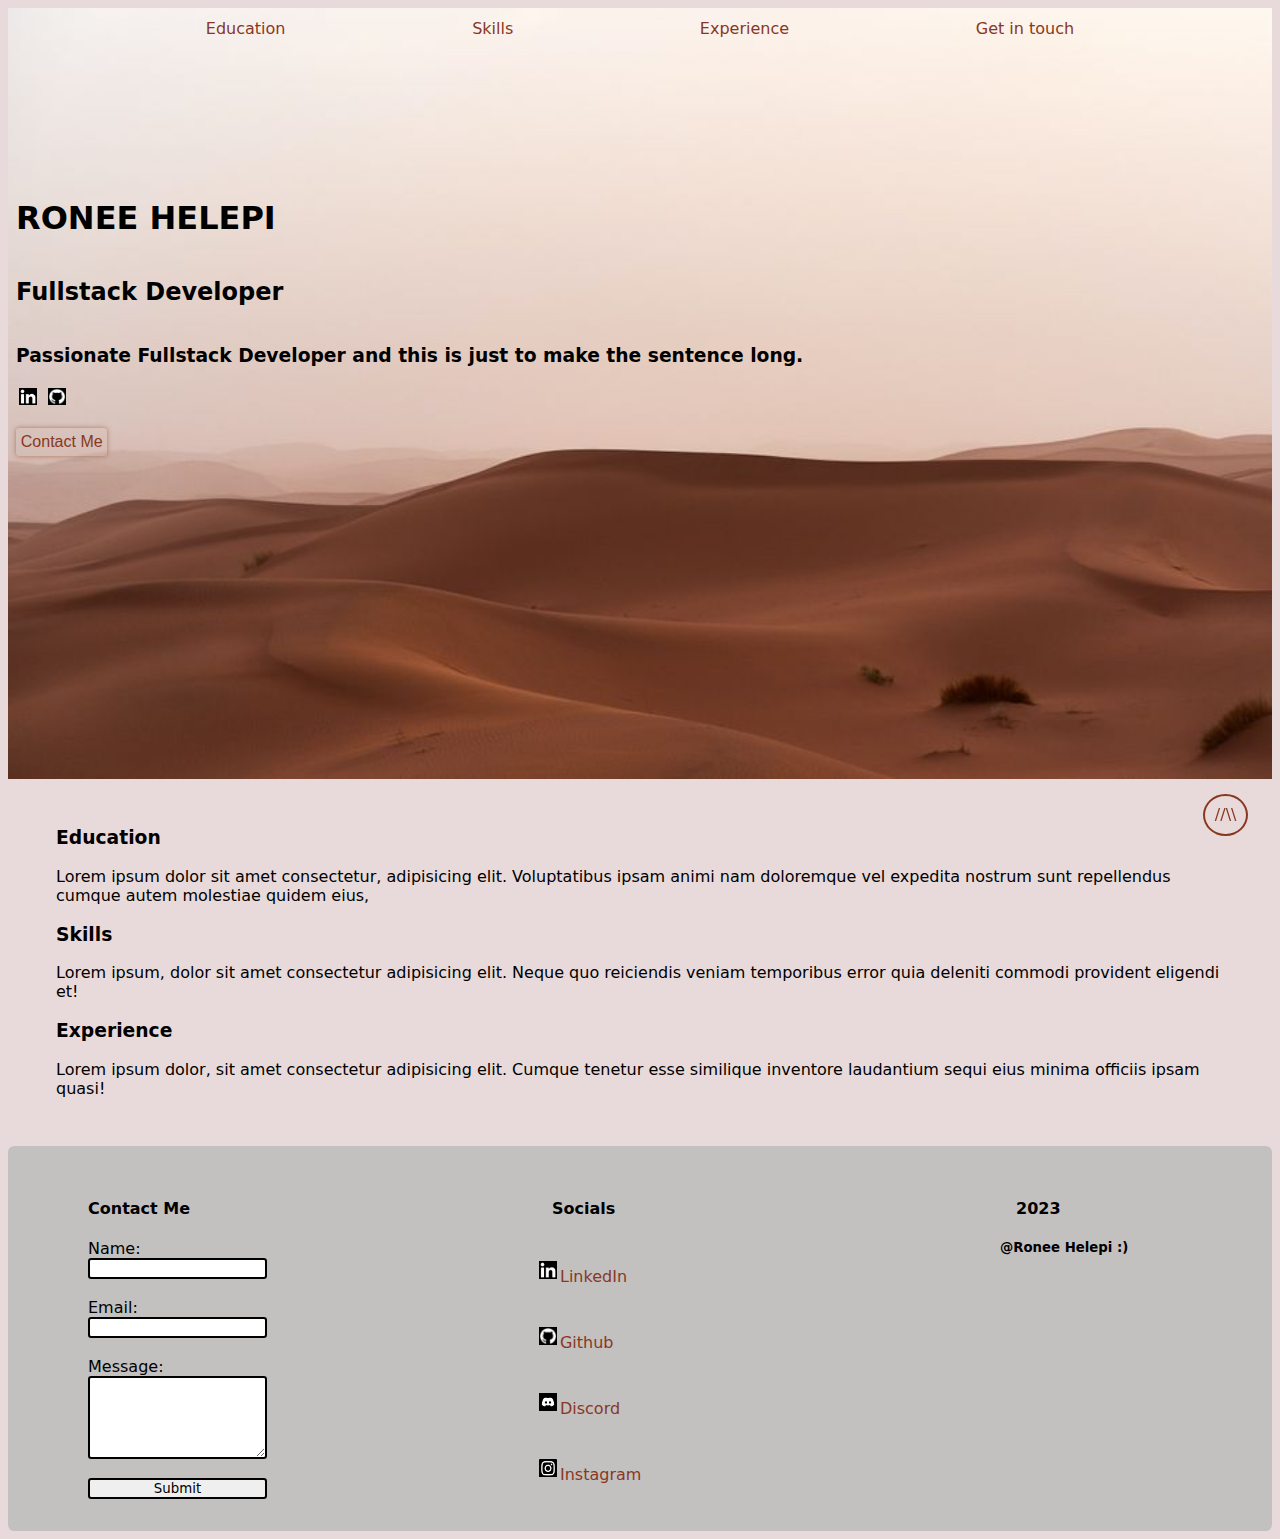
==== index.html @ 2023b740 "Changed footer color to a more darker shade for it to be distinguishable" ====
<!DOCTYPE html>
<html lang="en">
    <head>
        <meta charset="UTF-8">
        <meta name="viewport" content="width=device-width, initial-scale=1.0">
        <title>Digital-Resume</title>
        <link rel="stylesheet" href="css/style.css">
        <link rel="icon" href="images/favicon.ico">
    </head>
    <body id="body">
        <header id="header">
            <nav class="header-flex-item-A">
                <a href="#education"><div id="nav-hover">Education</div></a>
                <a href="#skills"><div id="nav-hover">Skills</div></a>
                <a href="#experience"><div id="nav-hover">Experience</div></a>
                <a href="#footer"><div id="nav-hover">Get in touch</div></a>
            </nav>
            <div class="header-flex-item-B">
                <h1>RONEE HELEPI</h1>
                <h2>Fullstack Developer</h2>
                <h3>Passionate Fullstack Developer and this is just to make the sentence long.</h3>
                <div>
                    <a class="button-hover" href="https://www.linkedin.com/" target="_blank"><img id="image-size" src="images/linkedin.png"></a>
                    <a class="button-hover" href="https://github.com/" target="_blank"><img id="image-size" src="images/github.png"></a>
                </div>    
                <div>
                    <button class="button-hover" type="button">
                        <a class="link-color" href="#footer">Contact Me</a>
                    </button>
                </div>
                <div>
                    <img src=""
                </div>
            </div>
        </header>
        <main>
            <div>
                <a class="back-to-top" href="#header">//\\</a> 
            </div>
            <section>
                <h3 id="education">Education</h3>
                Lorem ipsum dolor sit amet consectetur, adipisicing elit. Voluptatibus ipsam animi nam doloremque vel expedita nostrum sunt repellendus cumque autem molestiae quidem eius,
            </section>
            <section>
                <h3 id="skills">Skills</h3>
                Lorem ipsum, dolor sit amet consectetur adipisicing elit. Neque quo reiciendis veniam temporibus error quia deleniti commodi provident eligendi et!
            </section>
            <section>
                <h3 id="experience">Experience</h3>
                Lorem ipsum dolor, sit amet consectetur adipisicing elit. Cumque tenetur esse similique inventore laudantium sequi eius minima officiis ipsam quasi!
            </section>     
        </main>
        <footer id="footer">
            <div class  ="footer-grid">
                <div class="footer-grid-item">
                    <h4>Contact Me</h4>
                    <form class="form-flex" action="https://formsubmit.co/c45b0713e0b11bc41f2ddf650009179b" method="POST">
                        <label for="name">Name:</label>
                        <input id="form-flex-item" type="text" id="name" name="user_name" required>
                        <br>
                        <label for="mail">Email:</label>
                        <input id="form-flex-item" type="email" id="mail" name="user_mail" required>
                        <br>
                        <label for="message">Message:</label>
                        <textarea  id="form-flex-item" id="message" name="user_message" rows="5" column="20"></textarea>
                        <br>
                        <input id="form-flex-item" type="submit" value="Submit">  
                    </form> 
                </div>
                <div class="footer-grid-item">
                    <h4>Socials</h4>
                    <br>
                    <div class="socials-flex">          
                        <a class="button-hover" href="https://www.linkedin.com/" target="_blank"><img id="image-size" src="images/linkedin.png">LinkedIn</a>
                        <br></br>
                        <a class="button-hover" href="https://github.com/" target="_blank"><img id="image-size" src="images/github.png">Github</a>  
                        <br></br>
                        <a class="button-hover" href="https://discord.com/" target="_blank"><img id="image-size" src="images/discord.png">Discord</a>
                        <br></br>
                        <a class="button-hover" href="https://www.instagram.com/" target="_blank"><img id="image-size" src="images/instagram.png">Instagram</a>
                    </div>
                </div>
                <div class="footer-grid-item">
                    <h4>2023</h4>
                    <h5>@Ronee Helepi :)</h5>
                </div>
            </div>
        </footer>
    </body>
</html>
---- css/style.css ----
html {
    scroll-behavior: smooth;
}

body {
    font-family: system-ui;
    background-color: rgb(232, 218, 218);
}

header {
    background-image: url("../images/hero.jpeg");
    background-size: cover;
    padding-bottom: 19rem;
}

main {
    margin: 3rem;
}

footer {
    background-color: rgb(195, 192, 192);
    border-radius: 0.4rem;  
}

a {
    Color: rgb(136, 56, 31);
    font-size: 1rem;
    text-decoration: none;
}

h4 {
    margin-left: 1rem;
}

button {
    margin-top: 1rem;
    padding: 0.3rem; 
    display: inline-block;
    background-color: inherit;
    border: rgb(147 74 31/0.2);
    cursor: pointer;
    box-shadow: 0 0 0.3rem rgb(147 74 31/0.6);
    border-radius: 0.2rem;
}

.button-hover:hover {
    display: inline-block;
    box-shadow: 0 0 0.3rem rgb(147 74 31/0.2);
    transform: scale(1.05);
    transition: 0.18 ease;
}

.header-flex-item-A {
    display: flex;
    flex-direction: row;
    justify-content: space-evenly;
    align-items: center;
    position: relative;
    top: 0;
    margin-bottom: 8rem;
    padding: 0.7rem;
    Color: rgb(136, 56, 31);
    font-size: 1rem;
}

.header-flex-item-B {
    display: flex;
    flex-direction: column;
    margin-left: 0.5rem;
}

.image-flex {
    display: flex;
    flex-direction: row;
}

#nav-hover {
    display: inline-block;
    position: relative;
    color:rgb(136, 56, 31)
}

#nav-hover::after {
    content: "";
    position: absolute;
    height: 0.2rem;
    width: 100%;
    left: 0;
    bottom: 0;
    transform: scaleX(0);
    transform-origin: bottom right;
    background-color: rgb(136, 56, 31);
    transition: transform 0.25s ease-out;
}

#nav-hover:hover::after {
    transform: scaleX(1);
    transform-origin: bottom left;
}

#image-size {
    width: 1.1rem;
    height: 1.1rem;
    margin: 0.2rem;    
}

.form-flex {
    display: inline-flex;
    flex-direction: column;
    margin-left: 1rem;  
}

#form-flex-item {
    border: 0.125rem solid black;
    border-radius: 0.2rem;
    font-family: system-ui;
}

.footer-grid {
    display: grid;
    grid-template-columns: 20rem 20rem 20rem;
    grid-gap: 9rem;  
}

.footer-grid-item {
    margin: 1rem 0 1rem 3rem;
    padding: 1rem;
}

.back-to-top {
    position: fixed;
    bottom: 4rem;
    right: 2rem;
    text-decoration: none;
    padding: 0.6rem;
    border: 0.15rem solid rgb(136, 56, 31); 
    border-radius: 50%;
    background-color: inherit;
}

.back-to-top:hover {
    transform: scale(1.1);
    transition: 0.18 ease;
}

.socials-flex {
    display: inline-flex;
    flex-direction: column;
}
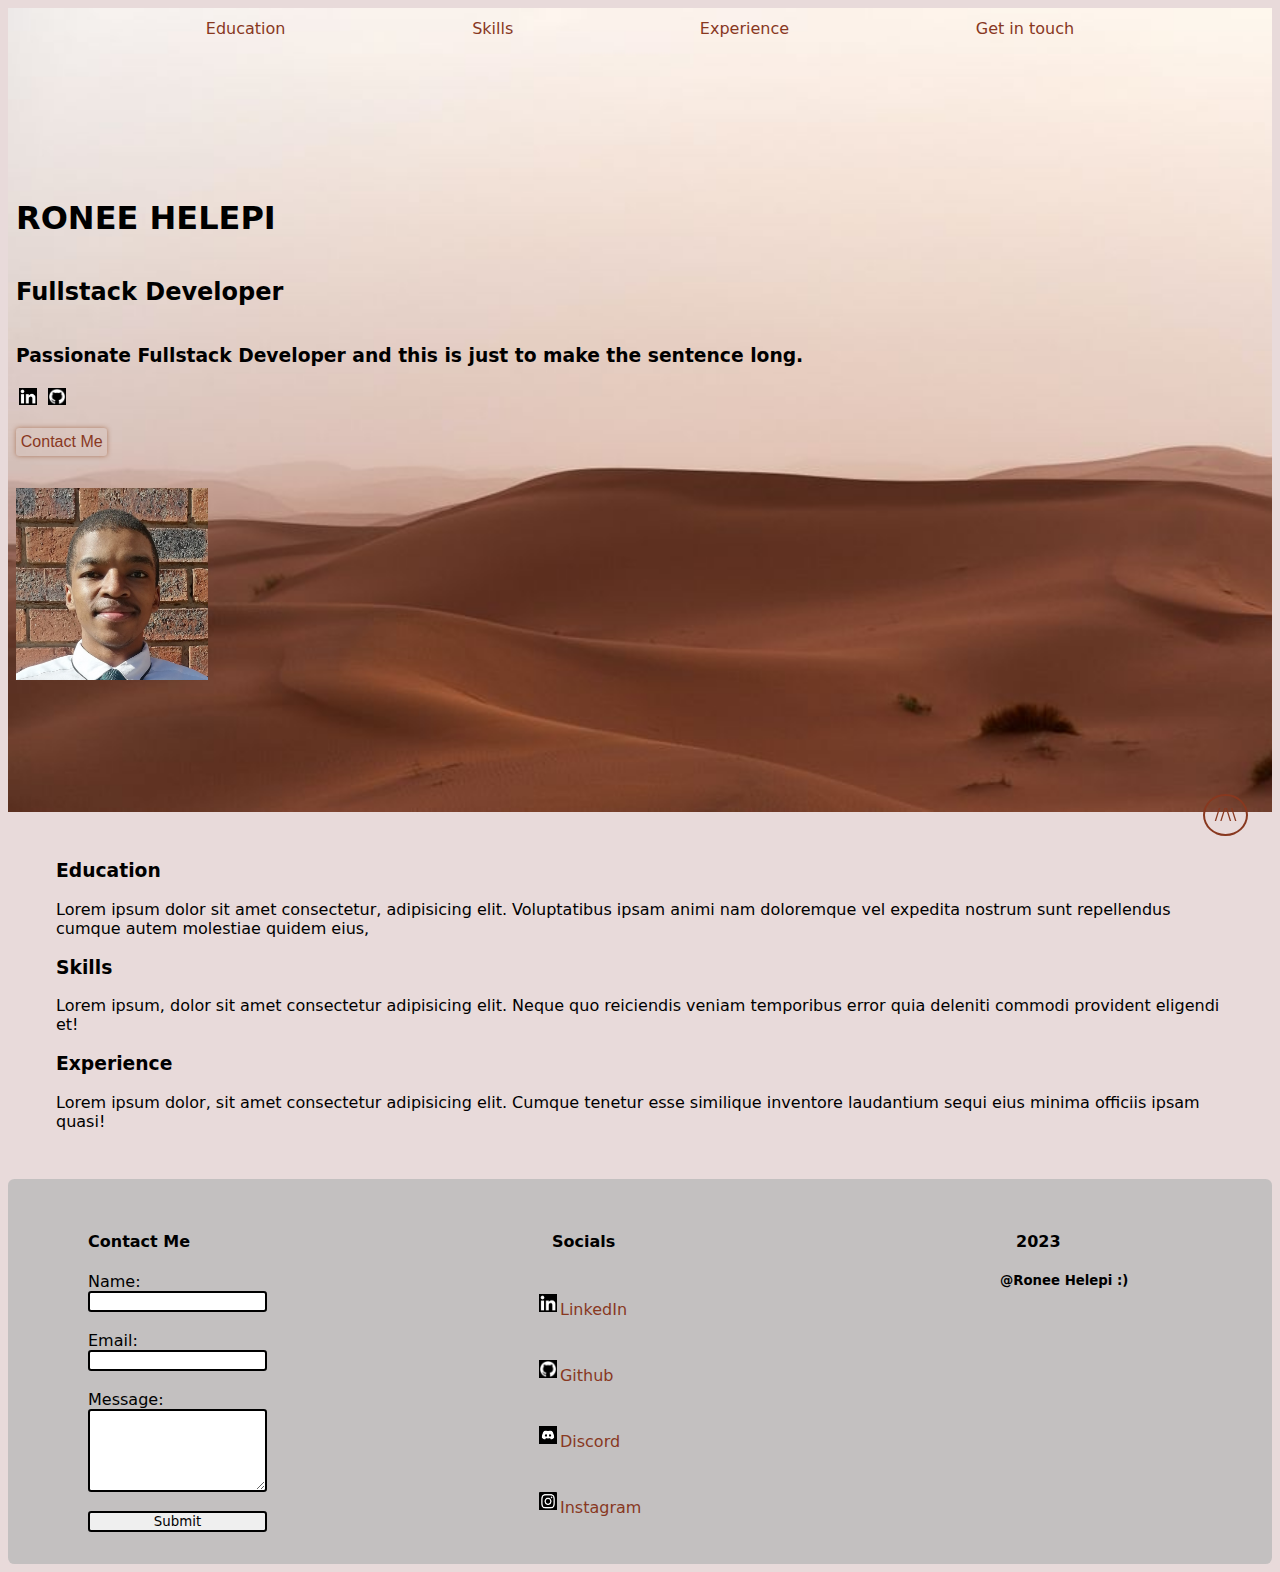
==== commit d09ca7de: "Added a profile image of me just underneath the  contact me button using the img tag" ====
--- a/index.html
+++ b/index.html
@@ -29,7 +29,7 @@
                     </button>
                 </div>
                 <div>
-                    <img src=""
+                    <img id="profile-image" src="images/face.jpg" >
                 </div>
             </div>
         </header>
--- a/css/style.css
+++ b/css/style.css
@@ -10,7 +10,7 @@
 header {
     background-image: url("../images/hero.jpeg");
     background-size: cover;
-    padding-bottom: 19rem;
+    padding-bottom: 8rem;
 }
 
 main {
@@ -148,3 +148,8 @@
     flex-direction: column;
 }
 
+#profile-image {
+    margin-top: 2rem;
+    height: 12rem;
+    width: 12rem;
+}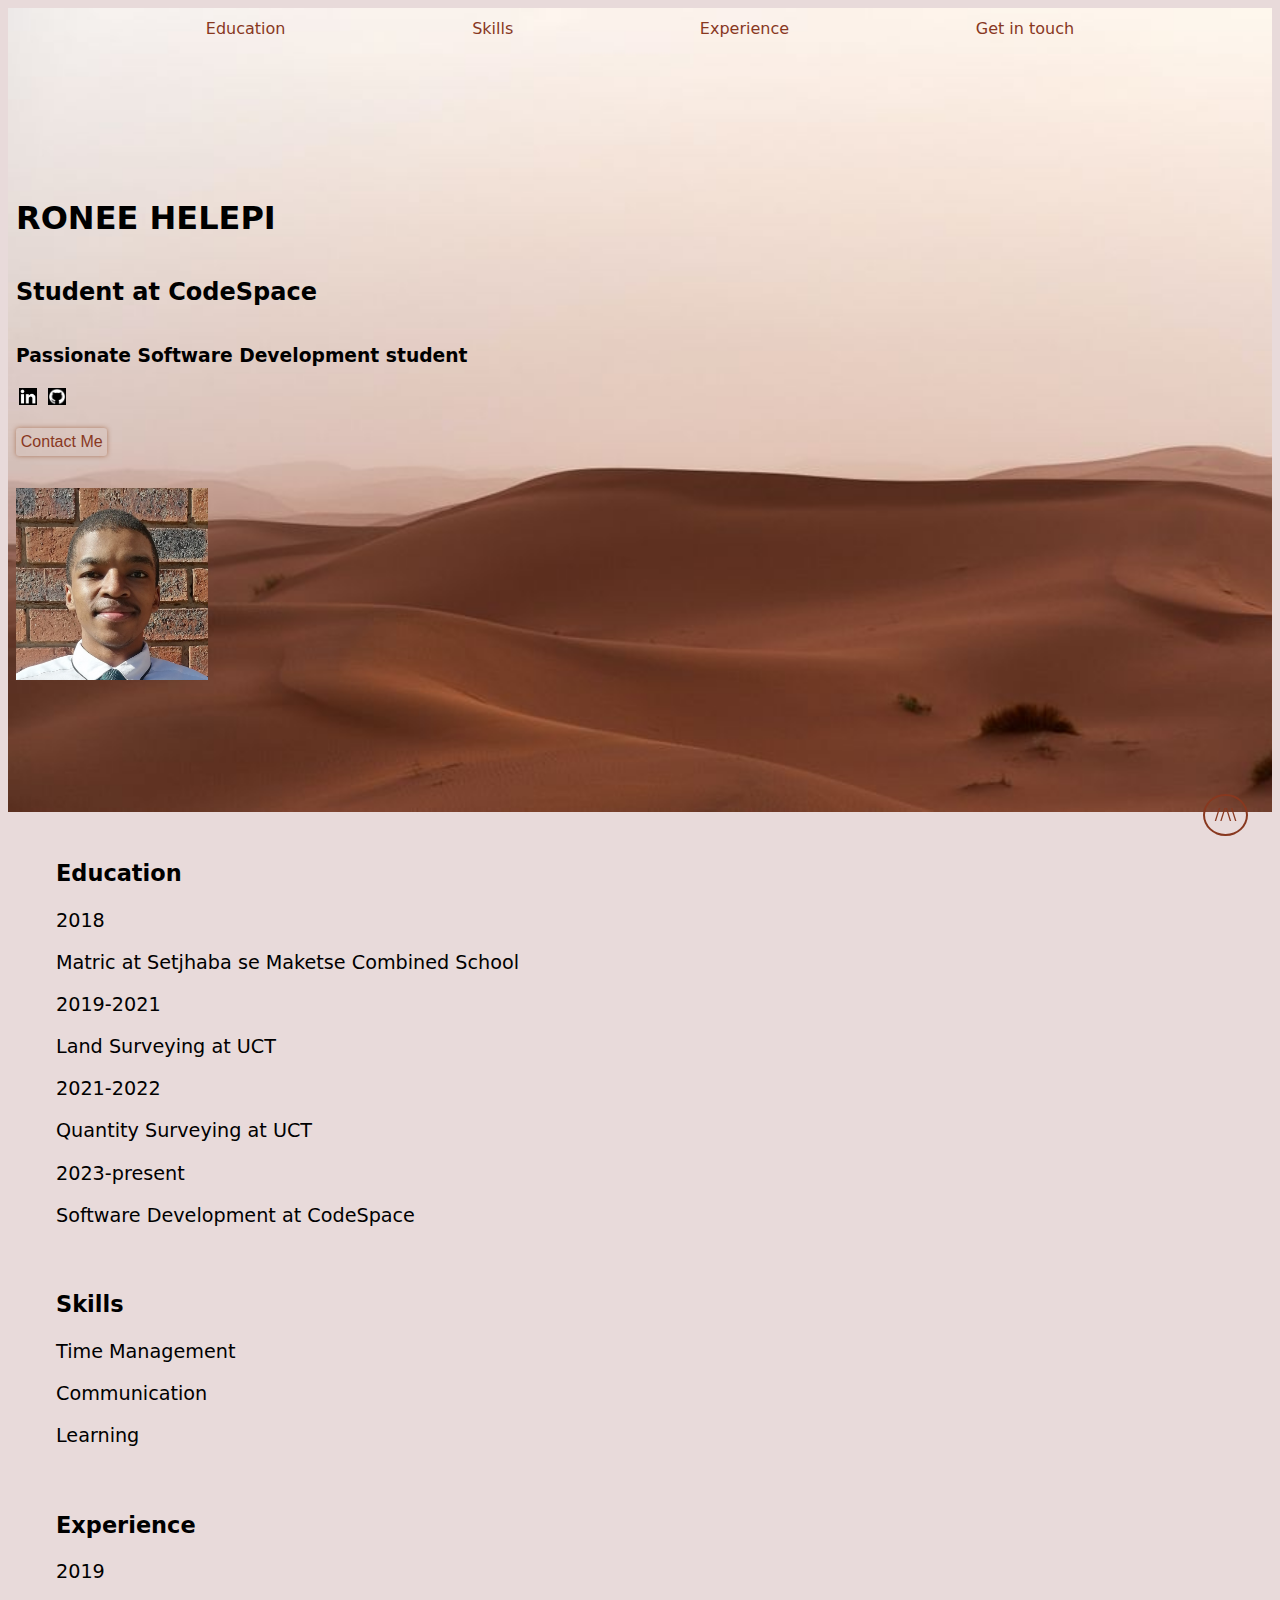
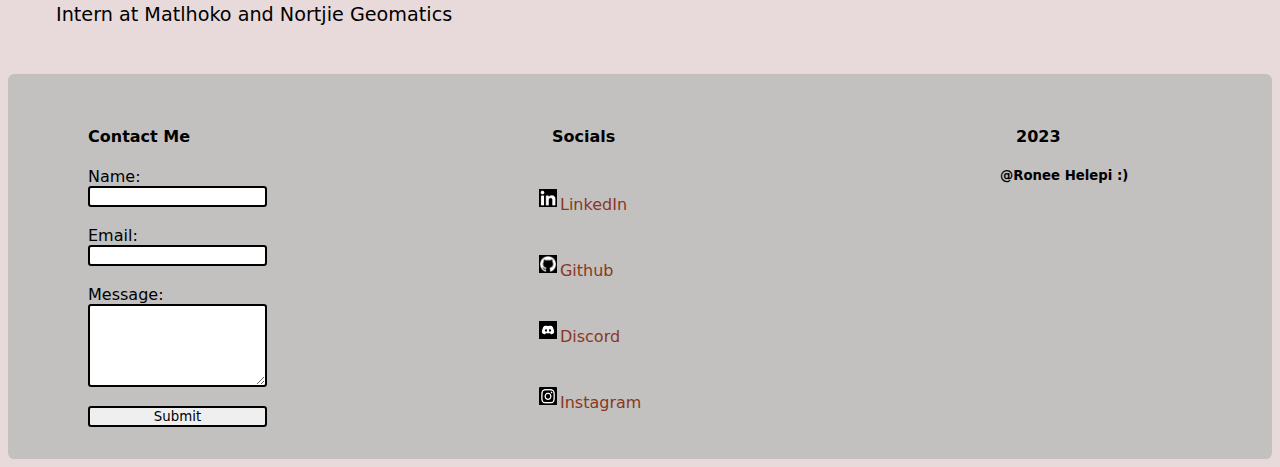
==== commit 527b3de1: "Edited the content in header and p tags in my main" ====
--- a/index.html
+++ b/index.html
@@ -17,8 +17,8 @@
             </nav>
             <div class="header-flex-item-B">
                 <h1>RONEE HELEPI</h1>
-                <h2>Fullstack Developer</h2>
-                <h3>Passionate Fullstack Developer and this is just to make the sentence long.</h3>
+                <h2>Student at CodeSpace</h2>
+                <h3>Passionate Software Development student</h3>
                 <div>
                     <a class="button-hover" href="https://www.linkedin.com/" target="_blank"><img id="image-size" src="images/linkedin.png"></a>
                     <a class="button-hover" href="https://github.com/" target="_blank"><img id="image-size" src="images/github.png"></a>
@@ -33,21 +33,33 @@
                 </div>
             </div>
         </header>
-        <main>
+        <main class="main-font-size">
             <div>
                 <a class="back-to-top" href="#header">//\\</a> 
             </div>
             <section>
                 <h3 id="education">Education</h3>
-                Lorem ipsum dolor sit amet consectetur, adipisicing elit. Voluptatibus ipsam animi nam doloremque vel expedita nostrum sunt repellendus cumque autem molestiae quidem eius,
+                <p>2018</p>
+                <p>Matric at Setjhaba se Maketse Combined School</p>
+                <p>2019-2021</p>
+                <p>Land Surveying at UCT</p>
+                <p>2021-2022</p>
+                <p>Quantity Surveying at UCT</p>
+                <P>2023-present</P>
+                <p>Software Development at CodeSpace</p>
             </section>
+            <br>
             <section>
                 <h3 id="skills">Skills</h3>
-                Lorem ipsum, dolor sit amet consectetur adipisicing elit. Neque quo reiciendis veniam temporibus error quia deleniti commodi provident eligendi et!
+                <p>Time Management</p>
+                <p>Communication</p>
+                <p>Learning</p>    
             </section>
+            <br>
             <section>
                 <h3 id="experience">Experience</h3>
-                Lorem ipsum dolor, sit amet consectetur adipisicing elit. Cumque tenetur esse similique inventore laudantium sequi eius minima officiis ipsam quasi!
+                <p>2019</p>
+                <p>Intern at Matlhoko and Nortjie Geomatics</p>
             </section>     
         </main>
         <footer id="footer">
--- a/css/style.css
+++ b/css/style.css
@@ -152,4 +152,8 @@
     margin-top: 2rem;
     height: 12rem;
     width: 12rem;
+}
+
+.main-font-size {
+    font-size: 1.2rem;
 }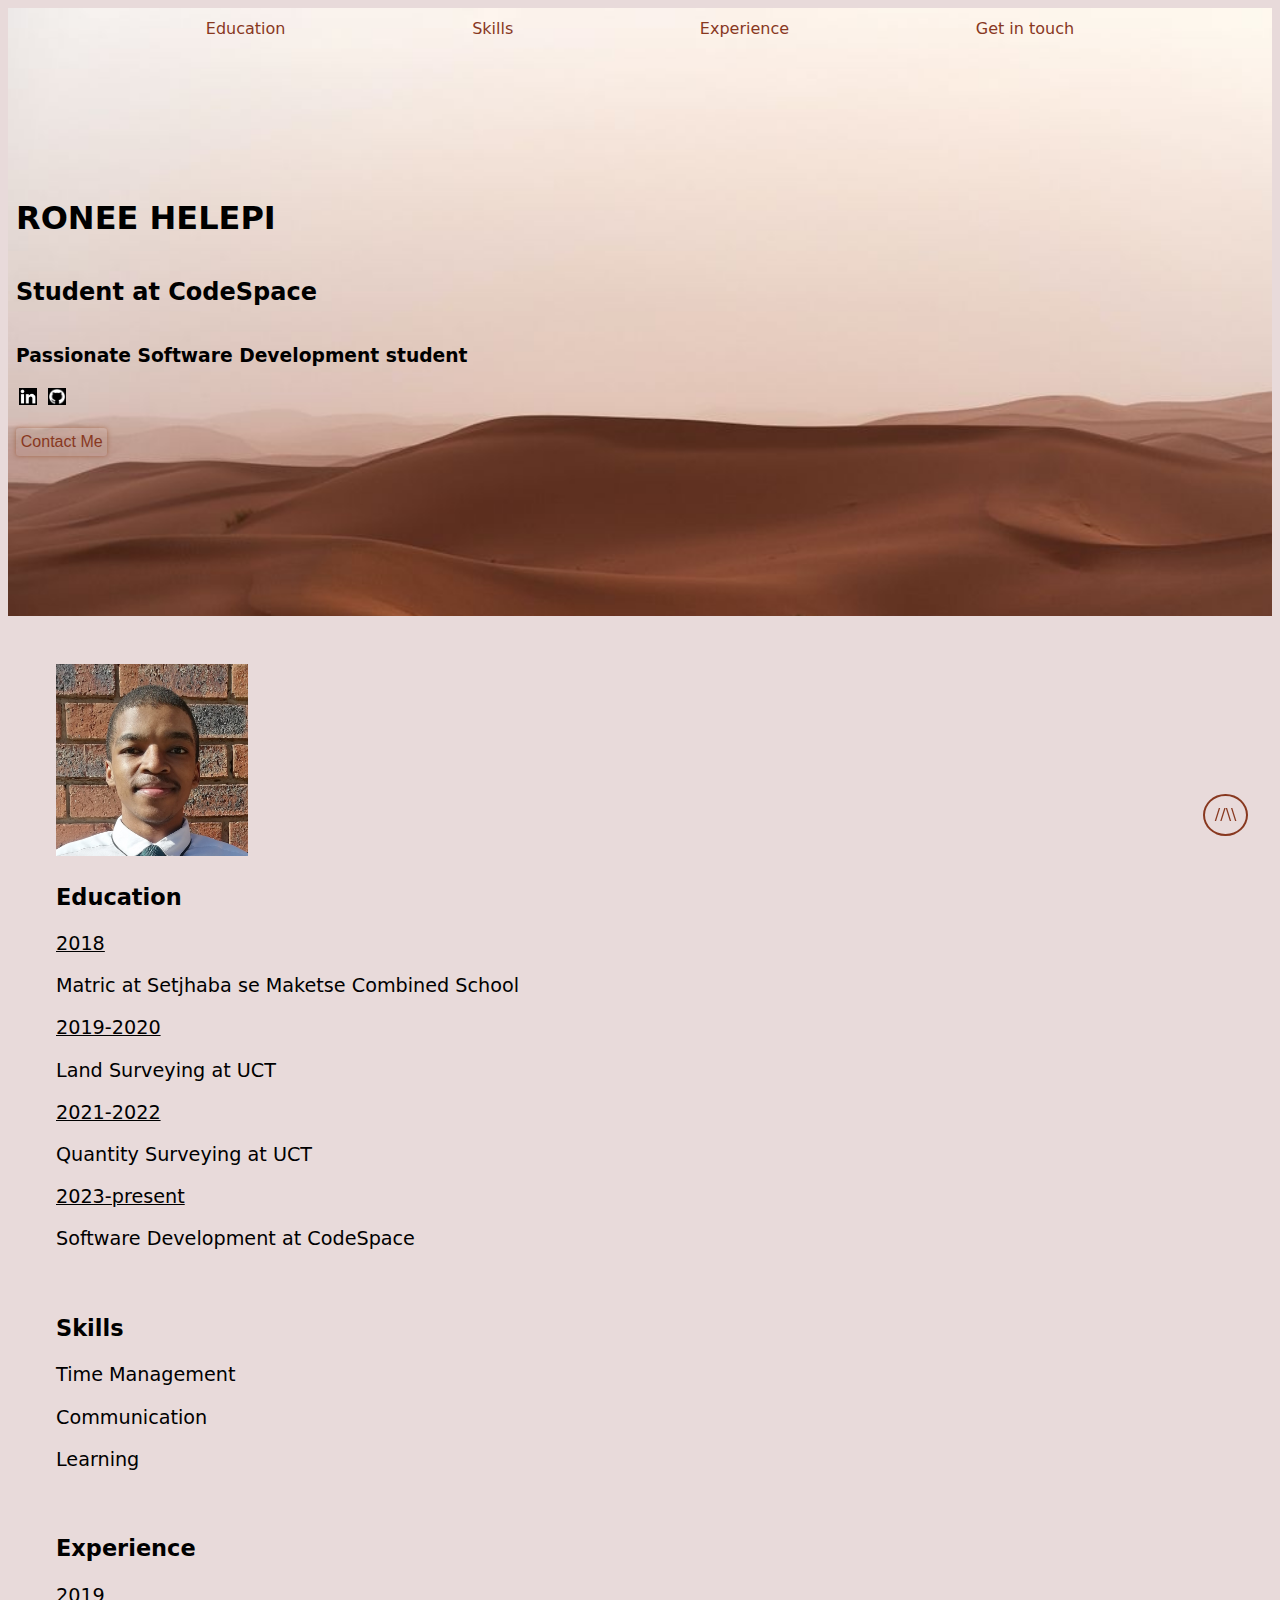
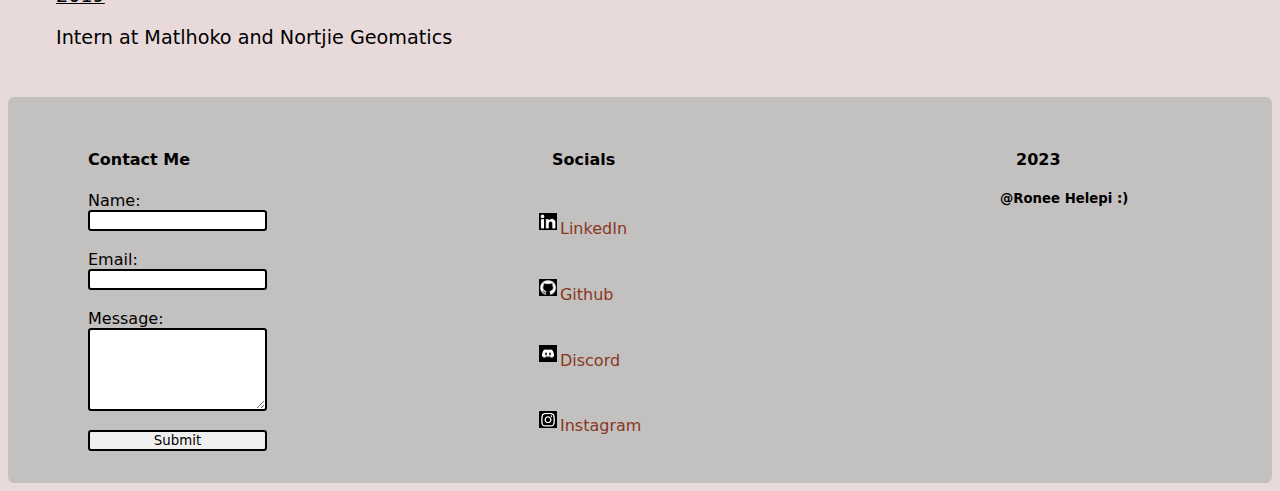
==== commit d040fcee: "Removed profile picture from the hero to the main content for aesthetics" ====
--- a/index.html
+++ b/index.html
@@ -28,24 +28,24 @@
                         <a class="link-color" href="#footer">Contact Me</a>
                     </button>
                 </div>
-                <div>
-                    <img id="profile-image" src="images/face.jpg" >
-                </div>
             </div>
         </header>
         <main class="main-font-size">
+            <div>
+                <img id="profile-image" src="images/face.jpg" >
+            </div>
             <div>
                 <a class="back-to-top" href="#header">//\\</a> 
             </div>
             <section>
                 <h3 id="education">Education</h3>
-                <p>2018</p>
+                <p><u>2018</u></p>
                 <p>Matric at Setjhaba se Maketse Combined School</p>
-                <p>2019-2021</p>
+                <p><u>2019-2020</u></p>
                 <p>Land Surveying at UCT</p>
-                <p>2021-2022</p>
+                <p><u>2021-2022</u></p>
                 <p>Quantity Surveying at UCT</p>
-                <P>2023-present</P>
+                <P><u>2023-present</u></P>
                 <p>Software Development at CodeSpace</p>
             </section>
             <br>
@@ -58,7 +58,7 @@
             <br>
             <section>
                 <h3 id="experience">Experience</h3>
-                <p>2019</p>
+                <p><u>2019</u></p>
                 <p>Intern at Matlhoko and Nortjie Geomatics</p>
             </section>     
         </main>
--- a/css/style.css
+++ b/css/style.css
@@ -10,7 +10,7 @@
 header {
     background-image: url("../images/hero.jpeg");
     background-size: cover;
-    padding-bottom: 8rem;
+    padding-bottom: 10rem;
 }
 
 main {
@@ -149,7 +149,6 @@
 }
 
 #profile-image {
-    margin-top: 2rem;
     height: 12rem;
     width: 12rem;
 }
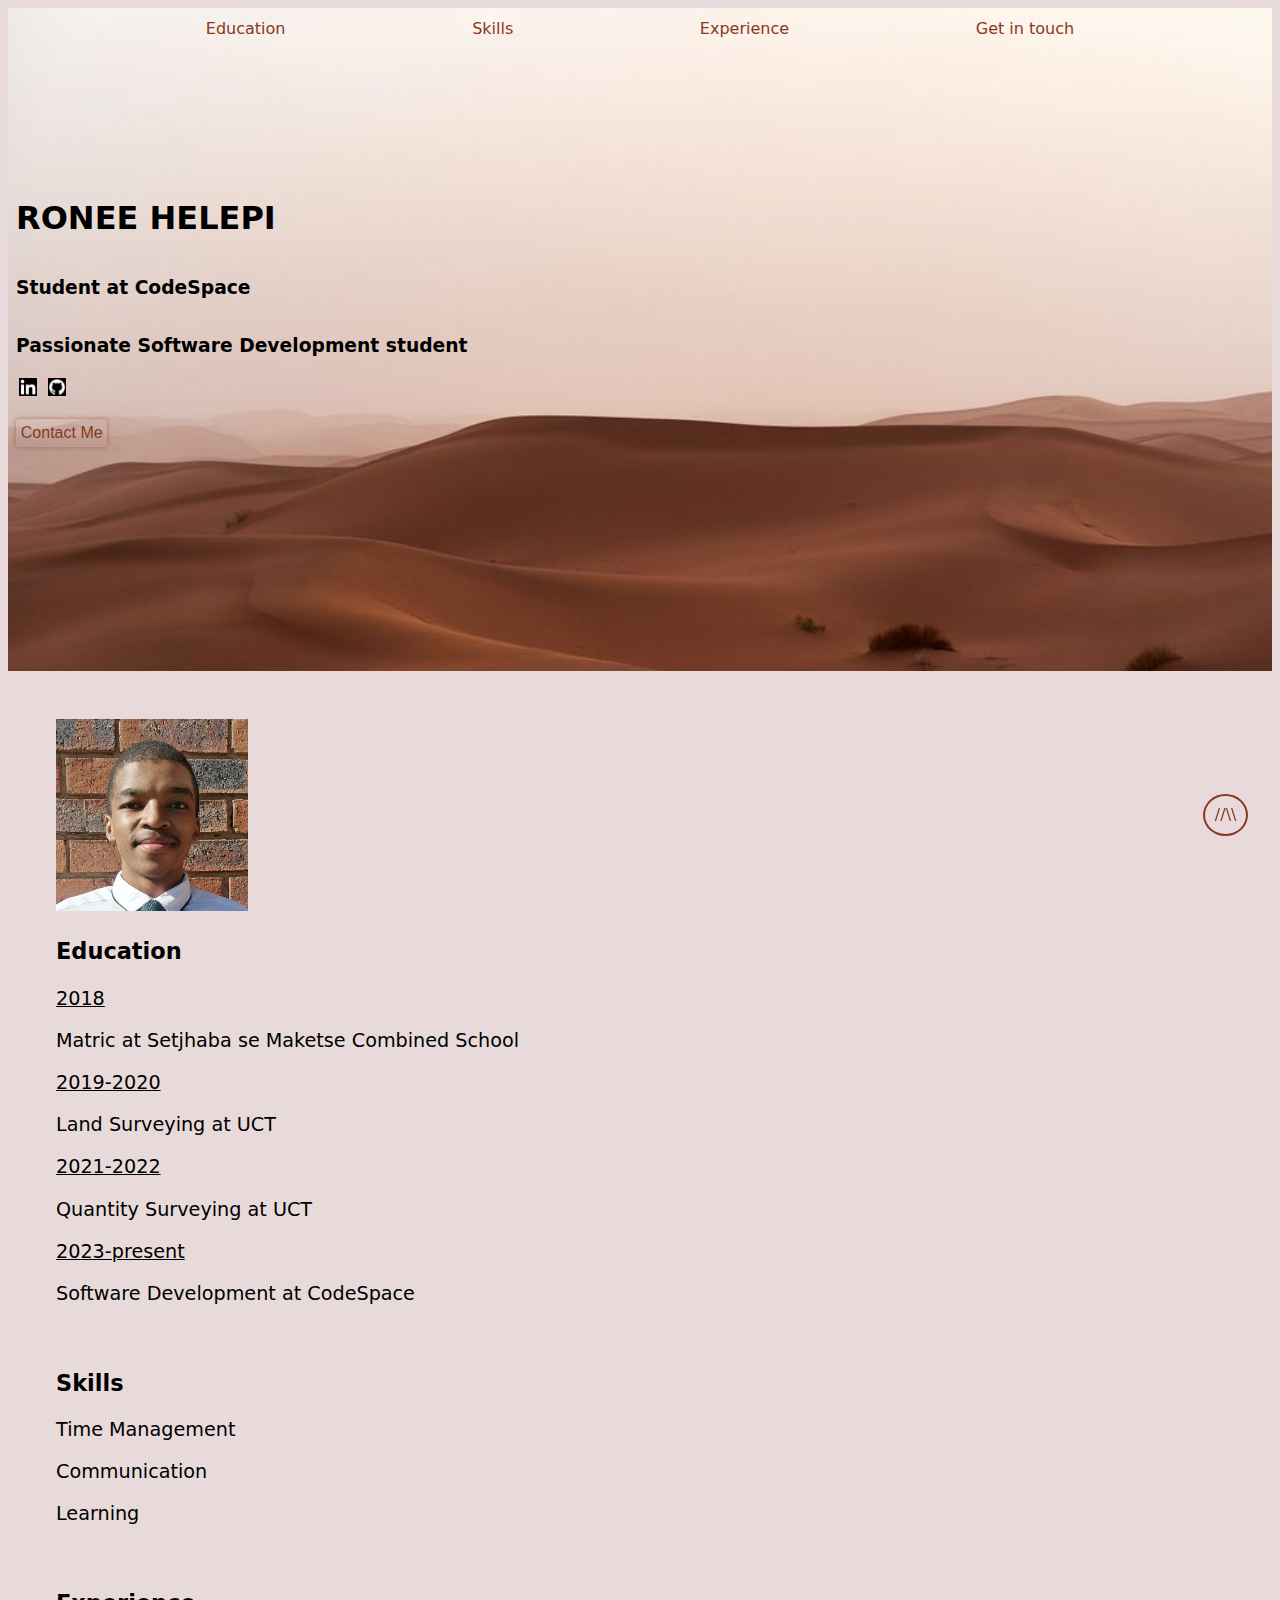
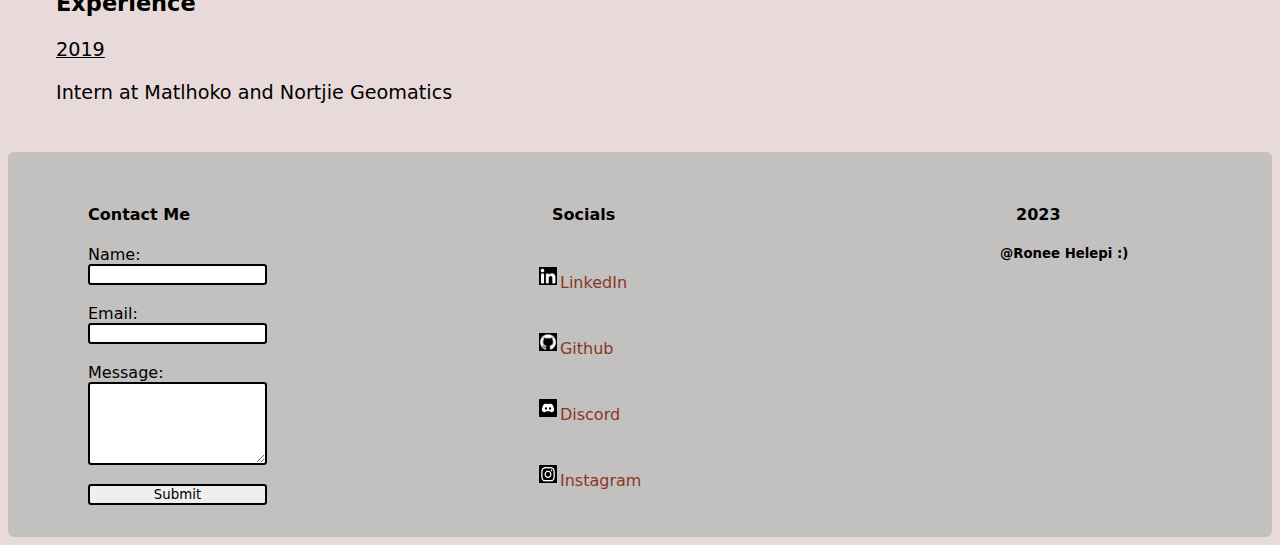
==== commit 21b4dc9c: "Increased size of the hero image from the bottom for aesthetics and better layout" ====
--- a/index.html
+++ b/index.html
@@ -7,7 +7,7 @@
         <link rel="stylesheet" href="css/style.css">
         <link rel="icon" href="images/favicon.ico">
     </head>
-    <body id="body">
+    <body>
         <header id="header">
             <nav class="header-flex-item-A">
                 <a href="#education"><div id="nav-hover">Education</div></a>
@@ -17,7 +17,7 @@
             </nav>
             <div class="header-flex-item-B">
                 <h1>RONEE HELEPI</h1>
-                <h2>Student at CodeSpace</h2>
+                <h3>Student at CodeSpace</h3>
                 <h3>Passionate Software Development student</h3>
                 <div>
                     <a class="button-hover" href="https://www.linkedin.com/" target="_blank"><img id="image-size" src="images/linkedin.png"></a>
@@ -31,13 +31,15 @@
             </div>
         </header>
         <main class="main-font-size">
+            <section>
+                <div>
+                    <img id="profile-image" src="images/face.jpg" >
+                </div>
+                <div>
+                    <a class="back-to-top" href="#header">//\\</a> 
+                </div>
+            </section>
             <div>
-                <img id="profile-image" src="images/face.jpg" >
-            </div>
-            <div>
-                <a class="back-to-top" href="#header">//\\</a> 
-            </div>
-            <section>
                 <h3 id="education">Education</h3>
                 <p><u>2018</u></p>
                 <p>Matric at Setjhaba se Maketse Combined School</p>
@@ -47,20 +49,20 @@
                 <p>Quantity Surveying at UCT</p>
                 <P><u>2023-present</u></P>
                 <p>Software Development at CodeSpace</p>
-            </section>
+            </div>
             <br>
-            <section>
+            <div>
                 <h3 id="skills">Skills</h3>
                 <p>Time Management</p>
                 <p>Communication</p>
                 <p>Learning</p>    
-            </section>
+            </div>
             <br>
-            <section>
+            <div>
                 <h3 id="experience">Experience</h3>
                 <p><u>2019</u></p>
                 <p>Intern at Matlhoko and Nortjie Geomatics</p>
-            </section>     
+            </div>     
         </main>
         <footer id="footer">
             <div class  ="footer-grid">
--- a/css/style.css
+++ b/css/style.css
@@ -10,7 +10,7 @@
 header {
     background-image: url("../images/hero.jpeg");
     background-size: cover;
-    padding-bottom: 10rem;
+    padding-bottom: 14rem;
 }
 
 main {
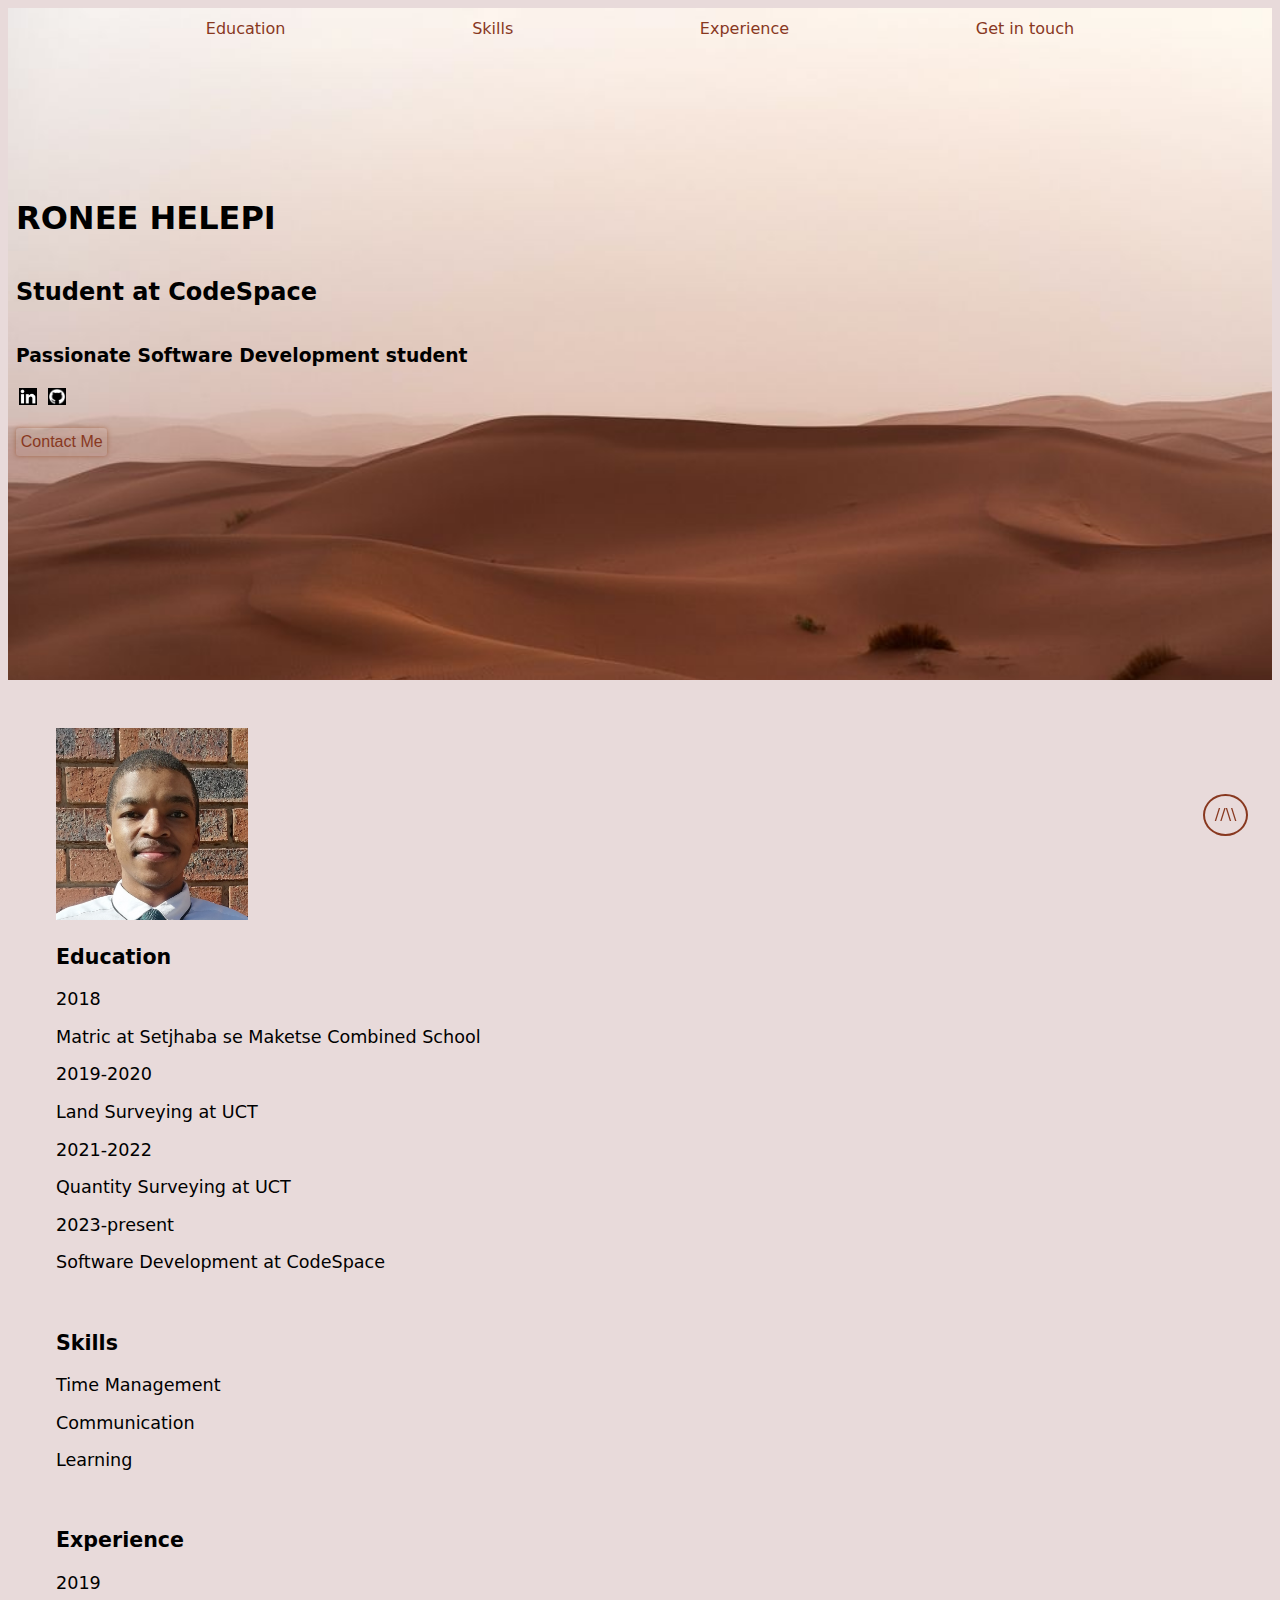
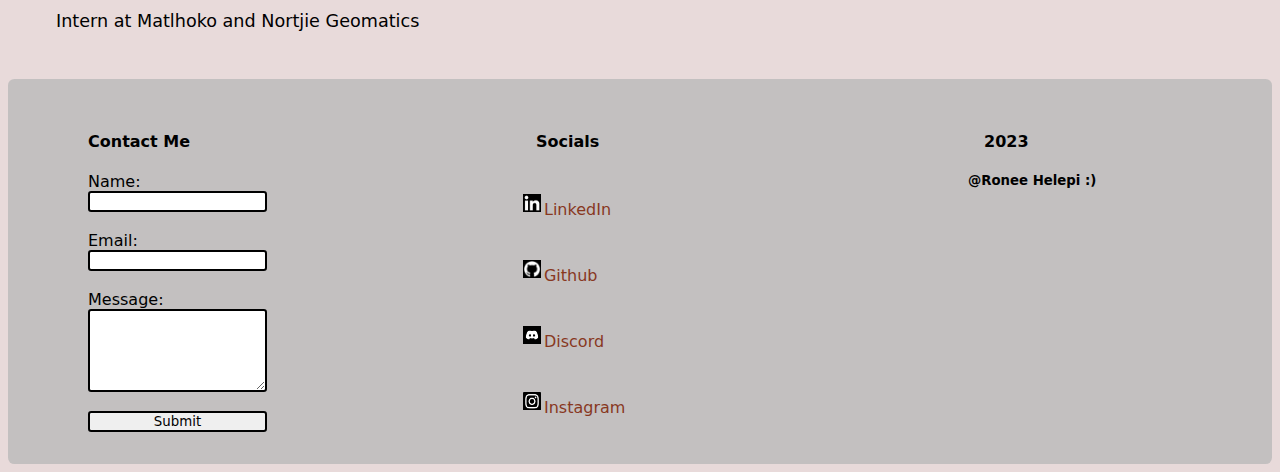
==== commit 348613ed: "Changed the column of my grid items to merge one after the one in a row when there is a decrease in " ====
--- a/index.html
+++ b/index.html
@@ -17,7 +17,7 @@
             </nav>
             <div class="header-flex-item-B">
                 <h1>RONEE HELEPI</h1>
-                <h3>Student at CodeSpace</h3>
+                <h2>Student at CodeSpace</h2>
                 <h3>Passionate Software Development student</h3>
                 <div>
                     <a class="button-hover" href="https://www.linkedin.com/" target="_blank"><img id="image-size" src="images/linkedin.png"></a>
@@ -41,13 +41,13 @@
             </section>
             <div>
                 <h3 id="education">Education</h3>
-                <p><u>2018</u></p>
+                <p>2018</p>
                 <p>Matric at Setjhaba se Maketse Combined School</p>
-                <p><u>2019-2020</u></p>
+                <p>2019-2020</p>
                 <p>Land Surveying at UCT</p>
-                <p><u>2021-2022</u></p>
+                <p>2021-2022</p>
                 <p>Quantity Surveying at UCT</p>
-                <P><u>2023-present</u></P>
+                <P>2023-present</P>
                 <p>Software Development at CodeSpace</p>
             </div>
             <br>
@@ -60,7 +60,7 @@
             <br>
             <div>
                 <h3 id="experience">Experience</h3>
-                <p><u>2019</u></p>
+                <p>2019</p>
                 <p>Intern at Matlhoko and Nortjie Geomatics</p>
             </div>     
         </main>
--- a/css/style.css
+++ b/css/style.css
@@ -118,8 +118,8 @@
 
 .footer-grid {
     display: grid;
-    grid-template-columns: 20rem 20rem 20rem;
-    grid-gap: 9rem;  
+    grid-template-columns: repeat(auto-fill, minmax(300px, 1fr));
+    grid-gap: 5rem;  
 }
 
 .footer-grid-item {
@@ -154,5 +154,145 @@
 }
 
 .main-font-size {
-    font-size: 1.2rem;
+    font-size: 1.1rem;
+}
+
+@media only screen and (max-width: 200px) {
+    header {
+        background-image: url("../images/hero.jpeg");
+        background-size: 300px 400px;
+        background-repeat: no-repeat;
+    }
+    
+    a {
+        Color: rgb(136, 56, 31);
+        font-size: 1rem;
+        text-decoration: none;
+    }
+    
+    button {
+        margin-top: 1rem;
+        padding: 0.3rem; 
+        display: inline-block;
+        background-color: inherit;
+        border: rgb(147 74 31/0.2);
+        cursor: pointer;
+        box-shadow: 0 0 0.3rem rgb(147 74 31/0.6);
+        border-radius: 0.2rem;
+    }
+    
+    .button-hover:hover {
+        display: inline-block;
+        box-shadow: 0 0 0.3rem rgb(147 74 31/0.2);
+        transform: scale(1.05);
+        transition: 0.18 ease;
+    }
+    
+    .header-flex-item-A {
+        display: flex;
+        flex-direction: row;
+        justify-content: space-evenly;
+        align-items: center;
+        position: relative;
+        top: 0;
+        margin-bottom: 8rem;
+        padding: 0.7rem;
+        Color: rgb(136, 56, 31);
+        font-size: 1rem;
+    }
+    
+    .header-flex-item-B {
+        display: flex;
+        flex-direction: column;
+        margin-left: 0.5rem;
+    }
+    
+    .image-flex {
+        display: flex;
+        flex-direction: row;
+    }
+    
+    #nav-hover {
+        display: inline-block;
+        position: relative;
+        color:rgb(136, 56, 31)
+    }
+    
+    #nav-hover::after {
+        content: "";
+        position: absolute;
+        height: 0.2rem;
+        width: 100%;
+        left: 0;
+        bottom: 0;
+        transform: scaleX(0);
+        transform-origin: bottom right;
+        background-color: rgb(136, 56, 31);
+        transition: transform 0.25s ease-out;
+    }
+    
+    #nav-hover:hover::after {
+        transform: scaleX(1);
+        transform-origin: bottom left;
+    }
+    
+    #image-size {
+        width: 1.1rem;
+        height: 1.1rem;
+        margin: 0.2rem;    
+    }
+    
+    .form-flex {
+        display: inline-flex;
+        flex-direction: column;
+        margin-left: 1rem;  
+    }
+    
+    #form-flex-item {
+        border: 0.125rem solid black;
+        border-radius: 0.2rem;
+        font-family: system-ui;
+    }
+    
+    .footer-grid {
+        display: grid;
+        grid-template-columns: 20rem 20rem 20rem;
+        grid-gap: 9rem;  
+    }
+    
+    .footer-grid-item {
+        margin: 1rem 0 1rem 3rem;
+        padding: 1rem;
+    }
+    
+    .back-to-top {
+        position: fixed;
+        bottom: 4rem;
+        right: 2rem;
+        text-decoration: none;
+        padding: 0.6rem;
+        border: 0.15rem solid rgb(136, 56, 31); 
+        border-radius: 50%;
+        background-color: inherit;
+    }
+    
+    .back-to-top:hover {
+        transform: scale(1.1);
+        transition: 0.18 ease;
+    }
+    
+    .socials-flex {
+        display: inline-flex;
+        flex-direction: column;
+    }
+    
+    #profile-image {
+        height: 12rem;
+        width: 12rem;
+    }
+    
+    .main-font-size {
+        font-size: 1.1rem;
+    }
+    
 }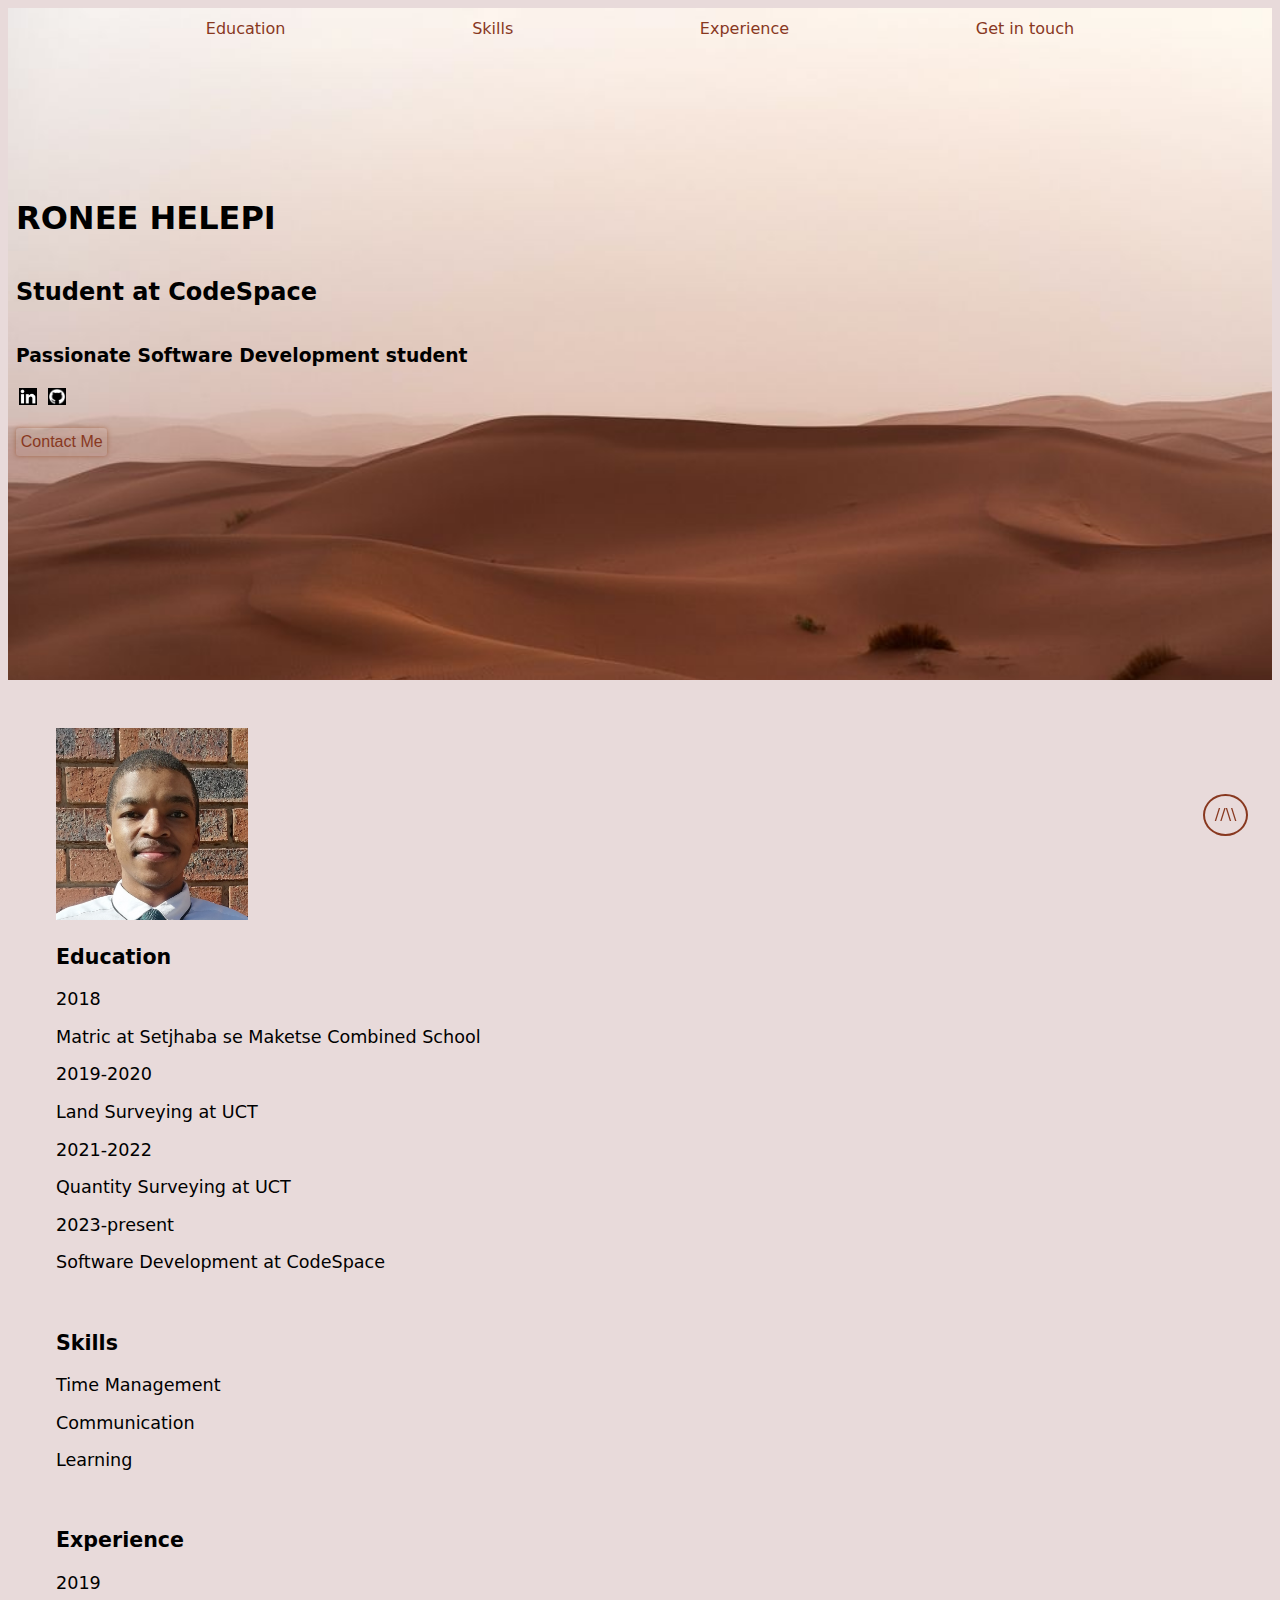
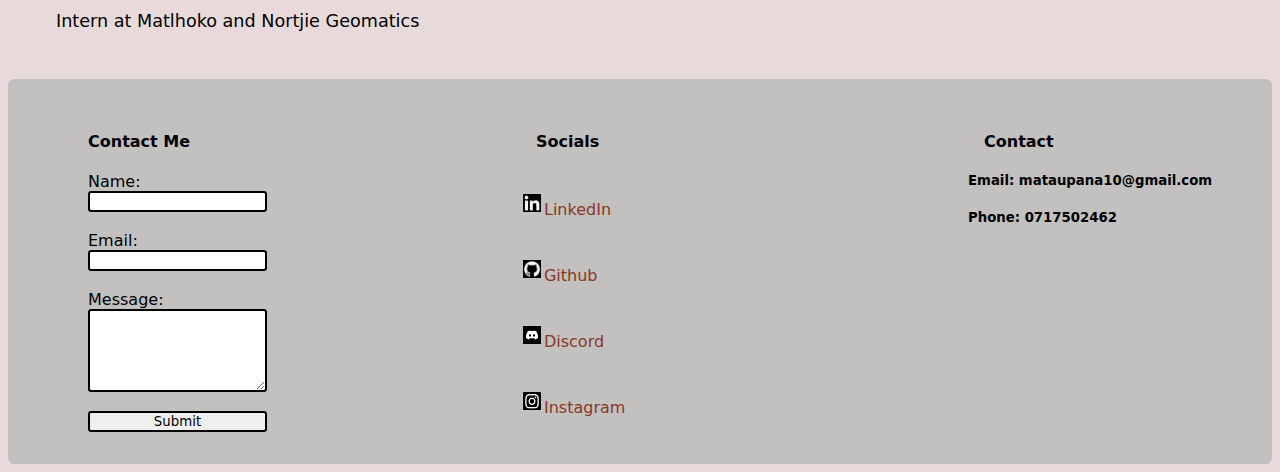
==== commit 374d81f1: "Added email and phone details at the footer under contact" ====
--- a/index.html
+++ b/index.html
@@ -95,8 +95,9 @@
                     </div>
                 </div>
                 <div class="footer-grid-item">
-                    <h4>2023</h4>
-                    <h5>@Ronee Helepi :)</h5>
+                    <h4>Contact</h4>
+                    <h5>Email: mataupana10@gmail.com</h5>
+                    <h5>Phone: 0717502462</h5>
                 </div>
             </div>
         </footer>
